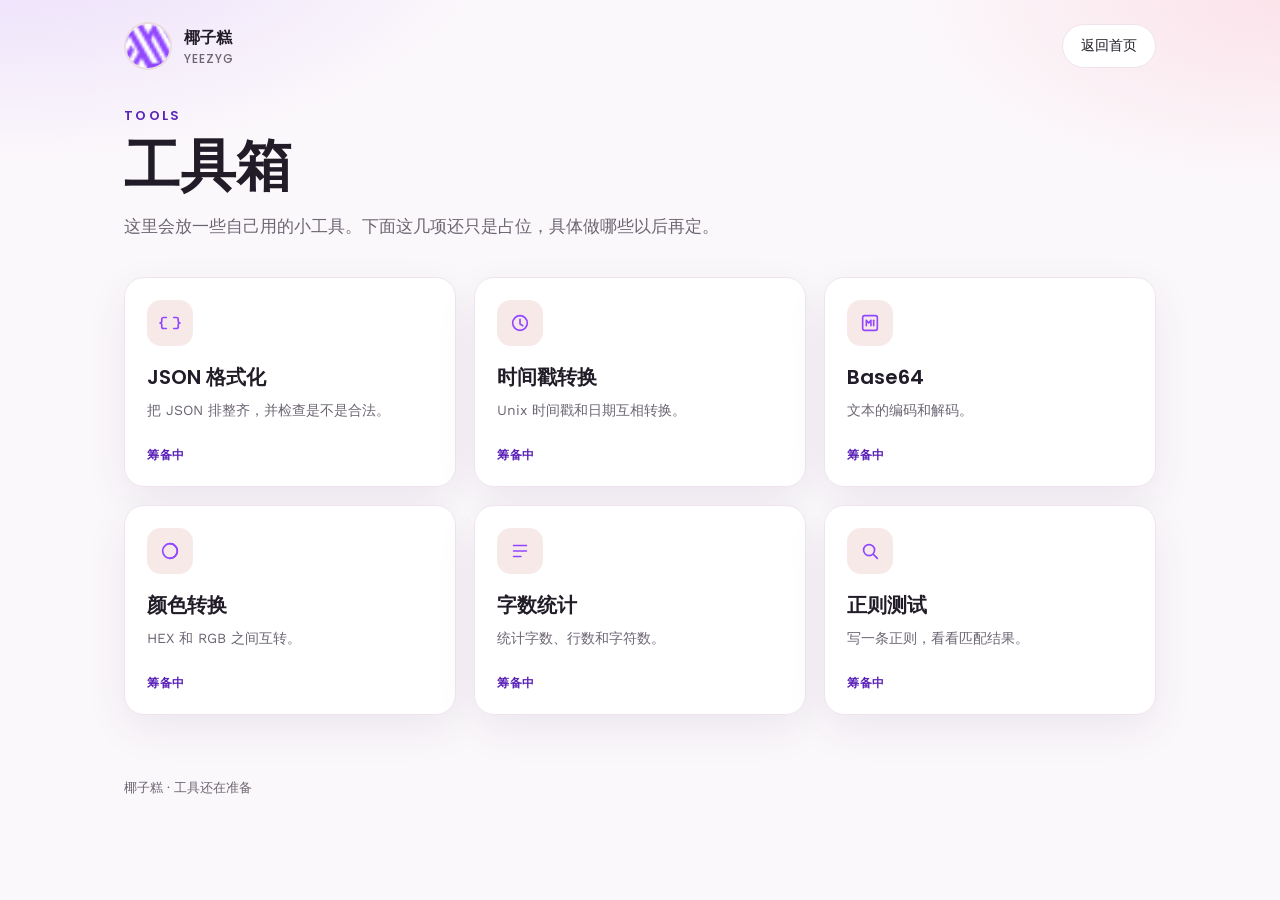
==== tools/index.html @ 62eb7b63 "添加 /tools 工具页 首页导航可以进入工具箱，里面先放六个筹备中的占位。" ====
<!DOCTYPE html>
<html lang="zh-CN">
<head>
  <meta charset="utf-8">
  <title>工具箱 · 椰子糕</title>
  <meta name="viewport" content="width=device-width, initial-scale=1">
  <meta name="description" content="椰子糕的工具箱。这些小工具还在准备，先放在这里。">
  <link rel="shortcut icon" href="../images/favicon.png" type="image/x-icon">
  <link rel="icon" href="../images/favicon.png" type="image/x-icon">
  <link rel="preconnect" href="https://fonts.googleapis.com">
  <link rel="preconnect" href="https://fonts.gstatic.com" crossorigin>
  <link href="https://fonts.googleapis.com/css?family=Poppins:600,700|Work+Sans:400,500,600&display=swap" rel="stylesheet">
  <link href="tools.css" rel="stylesheet">
</head>
<body>
  <a class="skip-link" href="#tools">跳到工具列表</a>

  <header class="site-header">
    <a class="brand" href="../index.html">
      <img src="../images/logo.png" alt="">
      <span>椰子糕<small>YEEZYG</small></span>
    </a>
    <a class="back-link" href="../index.html">返回首页</a>
  </header>

  <main class="page">
    <p class="eyebrow">TOOLS</p>
    <h1>工具箱</h1>
    <p class="lede">这里会放一些自己用的小工具。下面这几项还只是占位，具体做哪些以后再定。</p>

    <ul class="tool-grid" id="tools">
      <li>
        <button class="tool-card" type="button" data-tool="JSON 格式化">
          <span class="tool-icon" aria-hidden="true">
            <svg width="22" height="22" viewBox="0 0 24 24" fill="none" stroke="currentColor" stroke-width="1.8" stroke-linecap="round" stroke-linejoin="round"><path d="M8 6H5a2 2 0 0 0-2 2v2a2 2 0 0 1-2 2 2 2 0 0 1 2 2v2a2 2 0 0 0 2 2h3"/><path d="M16 6h3a2 2 0 0 1 2 2v2a2 2 0 0 0 2 2 2 2 0 0 0-2 2v2a2 2 0 0 1-2 2h-3"/></svg>
          </span>
          <h2>JSON 格式化</h2>
          <p>把 JSON 排整齐，并检查是不是合法。</p>
          <span class="badge">筹备中</span>
        </button>
      </li>
      <li>
        <button class="tool-card" type="button" data-tool="时间戳转换">
          <span class="tool-icon" aria-hidden="true">
            <svg width="22" height="22" viewBox="0 0 24 24" fill="none" stroke="currentColor" stroke-width="1.8" stroke-linecap="round" stroke-linejoin="round"><circle cx="12" cy="12" r="8"/><path d="M12 8v5l3 2"/></svg>
          </span>
          <h2>时间戳转换</h2>
          <p>Unix 时间戳和日期互相转换。</p>
          <span class="badge">筹备中</span>
        </button>
      </li>
      <li>
        <button class="tool-card" type="button" data-tool="Base64">
          <span class="tool-icon" aria-hidden="true">
            <svg width="22" height="22" viewBox="0 0 24 24" fill="none" stroke="currentColor" stroke-width="1.8" stroke-linecap="round" stroke-linejoin="round"><rect x="4" y="4" width="16" height="16" rx="2"/><path d="M8 15V9l2.5 3L13 9v6"/><path d="M16 9v6"/></svg>
          </span>
          <h2>Base64</h2>
          <p>文本的编码和解码。</p>
          <span class="badge">筹备中</span>
        </button>
      </li>
      <li>
        <button class="tool-card" type="button" data-tool="颜色转换">
          <span class="tool-icon" aria-hidden="true">
            <svg width="22" height="22" viewBox="0 0 24 24" fill="none" stroke="currentColor" stroke-width="1.8" stroke-linecap="round" stroke-linejoin="round"><circle cx="12" cy="12" r="8"/><path d="M12 4a8 8 0 0 1 0 16"/></svg>
          </span>
          <h2>颜色转换</h2>
          <p>HEX 和 RGB 之间互转。</p>
          <span class="badge">筹备中</span>
        </button>
      </li>
      <li>
        <button class="tool-card" type="button" data-tool="字数统计">
          <span class="tool-icon" aria-hidden="true">
            <svg width="22" height="22" viewBox="0 0 24 24" fill="none" stroke="currentColor" stroke-width="1.8" stroke-linecap="round" stroke-linejoin="round"><path d="M5 6h14"/><path d="M5 12h14"/><path d="M5 18h8"/></svg>
          </span>
          <h2>字数统计</h2>
          <p>统计字数、行数和字符数。</p>
          <span class="badge">筹备中</span>
        </button>
      </li>
      <li>
        <button class="tool-card" type="button" data-tool="正则测试">
          <span class="tool-icon" aria-hidden="true">
            <svg width="22" height="22" viewBox="0 0 24 24" fill="none" stroke="currentColor" stroke-width="1.8" stroke-linecap="round" stroke-linejoin="round"><circle cx="11" cy="11" r="6"/><path d="M16 16l4 4"/></svg>
          </span>
          <h2>正则测试</h2>
          <p>写一条正则，看看匹配结果。</p>
          <span class="badge">筹备中</span>
        </button>
      </li>
    </ul>
  </main>

  <footer class="site-footer">椰子糕 · 工具还在准备</footer>

  <div class="dialog" id="soon-dialog" hidden>
    <div class="dialog-backdrop" data-close></div>
    <div class="dialog-panel" role="dialog" aria-modal="true" aria-labelledby="soon-title">
      <p class="dialog-kicker">筹备中</p>
      <h2 id="soon-title">这个工具还在准备</h2>
      <p id="soon-text">路径已经留好，之后会换成真正能用的版本。</p>
      <button class="dialog-close" type="button" data-close>知道了</button>
    </div>
  </div>

  <script>
    (function () {
      var dialog = document.getElementById("soon-dialog");
      var title = document.getElementById("soon-title");
      var text = document.getElementById("soon-text");
      var closeButton = dialog.querySelector(".dialog-close");
      var lastFocus = null;

      function openDialog(name) {
        lastFocus = document.activeElement;
        title.textContent = name;
        text.textContent = "「" + name + "」还在准备。这个位置先留着，之后再换成能用的工具。";
        dialog.hidden = false;
        closeButton.focus();
      }

      function closeDialog() {
        dialog.hidden = true;
        if (lastFocus && lastFocus.focus) {
          lastFocus.focus();
        }
      }

      document.getElementById("tools").addEventListener("click", function (event) {
        var card = event.target.closest(".tool-card");
        if (!card) {
          return;
        }
        openDialog(card.getAttribute("data-tool"));
      });

      dialog.addEventListener("click", function (event) {
        if (event.target.hasAttribute("data-close")) {
          closeDialog();
        }
      });

      document.addEventListener("keydown", function (event) {
        if (event.key === "Escape" && !dialog.hidden) {
          closeDialog();
        }
      });
    })();
  </script>
</body>
</html>
---- tools/tools.css ----
:root {
  --ink: #211c27;
  --muted: #6d6573;
  --purple: #9147ff;
  --purple-ink: #5b22b8;
  --blush: #f8e9e9;
  --pink: #fc6183;
  --paper: #ffffff;
  --line: #efe4ee;
  --shadow: 0 14px 40px rgba(70, 24, 90, 0.08);
}

* {
  box-sizing: border-box;
}

html {
  scroll-behavior: smooth;
}

body {
  margin: 0;
  min-height: 100vh;
  color: var(--ink);
  font-family: "Work Sans", "PingFang SC", "Hiragino Sans GB", "Noto Sans SC", sans-serif;
  background:
    radial-gradient(820px 380px at 0% -8%, rgba(145, 71, 255, 0.16), transparent 62%),
    radial-gradient(640px 320px at 100% 0%, rgba(252, 97, 131, 0.14), transparent 58%),
    #fbf8fb;
}

body::before,
body::after {
  content: "";
  position: fixed;
  width: 180px;
  height: 180px;
  background-repeat: no-repeat;
  background-size: contain;
  pointer-events: none;
  z-index: 0;
  opacity: 0.55;
}

body::before {
  top: 88px;
  left: -36px;
  background-image: url("../images/icons/shape/icon-1.png");
}

body::after {
  right: -28px;
  bottom: 40px;
  background-image: url("../images/icons/shape/icon-7.png");
}

a {
  color: var(--purple);
}

.skip-link {
  position: absolute;
  left: 16px;
  top: -40px;
  z-index: 20;
  padding: 8px 12px;
  background: var(--ink);
  color: #fff;
  border-radius: 8px;
}

.skip-link:focus {
  top: 12px;
}

.site-header,
.page,
.site-footer {
  position: relative;
  z-index: 1;
}

.site-header {
  display: flex;
  align-items: center;
  justify-content: space-between;
  gap: 16px;
  max-width: 1080px;
  margin: 0 auto;
  padding: 22px 24px 8px;
}

.brand {
  display: flex;
  align-items: center;
  gap: 12px;
  color: var(--ink);
  text-decoration: none;
  font-family: "Poppins", "PingFang SC", sans-serif;
  font-weight: 600;
}

.brand img {
  width: 48px;
  height: 48px;
  border-radius: 50%;
  border: 2px solid #ebdddd;
  object-fit: cover;
  background: #fff;
}

.brand small {
  display: block;
  font-weight: 500;
  font-size: 12px;
  letter-spacing: 0.08em;
  color: var(--muted);
}

.back-link {
  display: inline-flex;
  align-items: center;
  min-height: 44px;
  padding: 0 18px;
  border-radius: 999px;
  background: #fff;
  color: var(--ink);
  text-decoration: none;
  border: 1px solid var(--line);
  font-size: 14px;
  font-weight: 500;
}

.back-link:hover {
  background: var(--purple);
  border-color: var(--purple);
  color: #fff;
}

.back-link:focus-visible,
.tool-card:focus-visible,
.dialog-close:focus-visible {
  outline: 3px solid var(--purple);
  outline-offset: 3px;
}

.page {
  max-width: 1080px;
  margin: 0 auto;
  padding: 28px 24px 64px;
}

.eyebrow {
  margin: 0 0 8px;
  color: var(--purple-ink);
  font-family: "Poppins", sans-serif;
  font-size: 13px;
  font-weight: 600;
  letter-spacing: 0.18em;
}

h1 {
  margin: 0;
  font-family: "Poppins", "PingFang SC", sans-serif;
  font-size: clamp(36px, 5vw, 56px);
  line-height: 1.15;
  font-weight: 700;
}

.lede {
  max-width: 38em;
  margin: 14px 0 0;
  color: var(--muted);
  font-size: 17px;
  line-height: 1.7;
}

.tool-grid {
  display: grid;
  grid-template-columns: repeat(3, minmax(0, 1fr));
  gap: 18px;
  margin: 36px 0 0;
  padding: 0;
  list-style: none;
}

.tool-card {
  display: flex;
  flex-direction: column;
  align-items: flex-start;
  width: 100%;
  min-height: 210px;
  padding: 22px;
  text-align: left;
  color: inherit;
  font: inherit;
  background: var(--paper);
  border: 1px solid var(--line);
  border-radius: 20px;
  box-shadow: var(--shadow);
  cursor: pointer;
}

.tool-card:hover {
  transform: translateY(-3px);
  border-color: #e4d2f5;
  box-shadow: 0 18px 40px rgba(145, 71, 255, 0.14);
}

.tool-icon {
  display: grid;
  place-items: center;
  width: 46px;
  height: 46px;
  margin-bottom: 18px;
  border-radius: 14px;
  background: var(--blush);
  color: var(--purple);
}

.tool-card h2 {
  margin: 0;
  font-family: "Poppins", "PingFang SC", sans-serif;
  font-size: 20px;
  line-height: 1.35;
  font-weight: 600;
}

.tool-card p {
  margin: 8px 0 0;
  color: var(--muted);
  font-size: 14px;
  line-height: 1.65;
}

.badge {
  margin-top: auto;
  padding-top: 18px;
  color: var(--purple-ink);
  font-size: 12px;
  font-weight: 600;
  letter-spacing: 0.06em;
}

.site-footer {
  max-width: 1080px;
  margin: 0 auto;
  padding: 0 24px 36px;
  color: var(--muted);
  font-size: 13px;
}

.dialog[hidden] {
  display: none;
}

.dialog {
  position: fixed;
  inset: 0;
  z-index: 30;
  display: grid;
  place-items: center;
  padding: 24px;
}

.dialog-backdrop {
  position: absolute;
  inset: 0;
  background: rgba(33, 28, 39, 0.45);
}

.dialog-panel {
  position: relative;
  width: min(440px, 100%);
  padding: 28px 24px 22px;
  background: #fff;
  border-radius: 20px;
  box-shadow: 0 24px 70px rgba(33, 28, 39, 0.22);
}

.dialog-kicker {
  margin: 0;
  color: var(--pink);
  font-size: 12px;
  font-weight: 700;
  letter-spacing: 0.14em;
}

.dialog-panel h2 {
  margin: 8px 0 0;
  font-family: "Poppins", "PingFang SC", sans-serif;
  font-size: 26px;
}

.dialog-panel p {
  margin: 10px 0 0;
  color: var(--muted);
  line-height: 1.7;
}

.dialog-close {
  margin-top: 22px;
  min-height: 44px;
  padding: 0 22px;
  border: 0;
  border-radius: 999px;
  background: var(--purple);
  color: #fff;
  font: inherit;
  font-weight: 600;
  cursor: pointer;
}

.dialog-close:hover {
  background: #222;
}

@media (max-width: 860px) {
  .tool-grid {
    grid-template-columns: repeat(2, minmax(0, 1fr));
  }
}

@media (max-width: 640px) {
  .site-header {
    align-items: flex-start;
    padding-top: 18px;
  }

  .tool-grid {
    grid-template-columns: 1fr;
  }

  body::before,
  body::after {
    opacity: 0.28;
  }
}
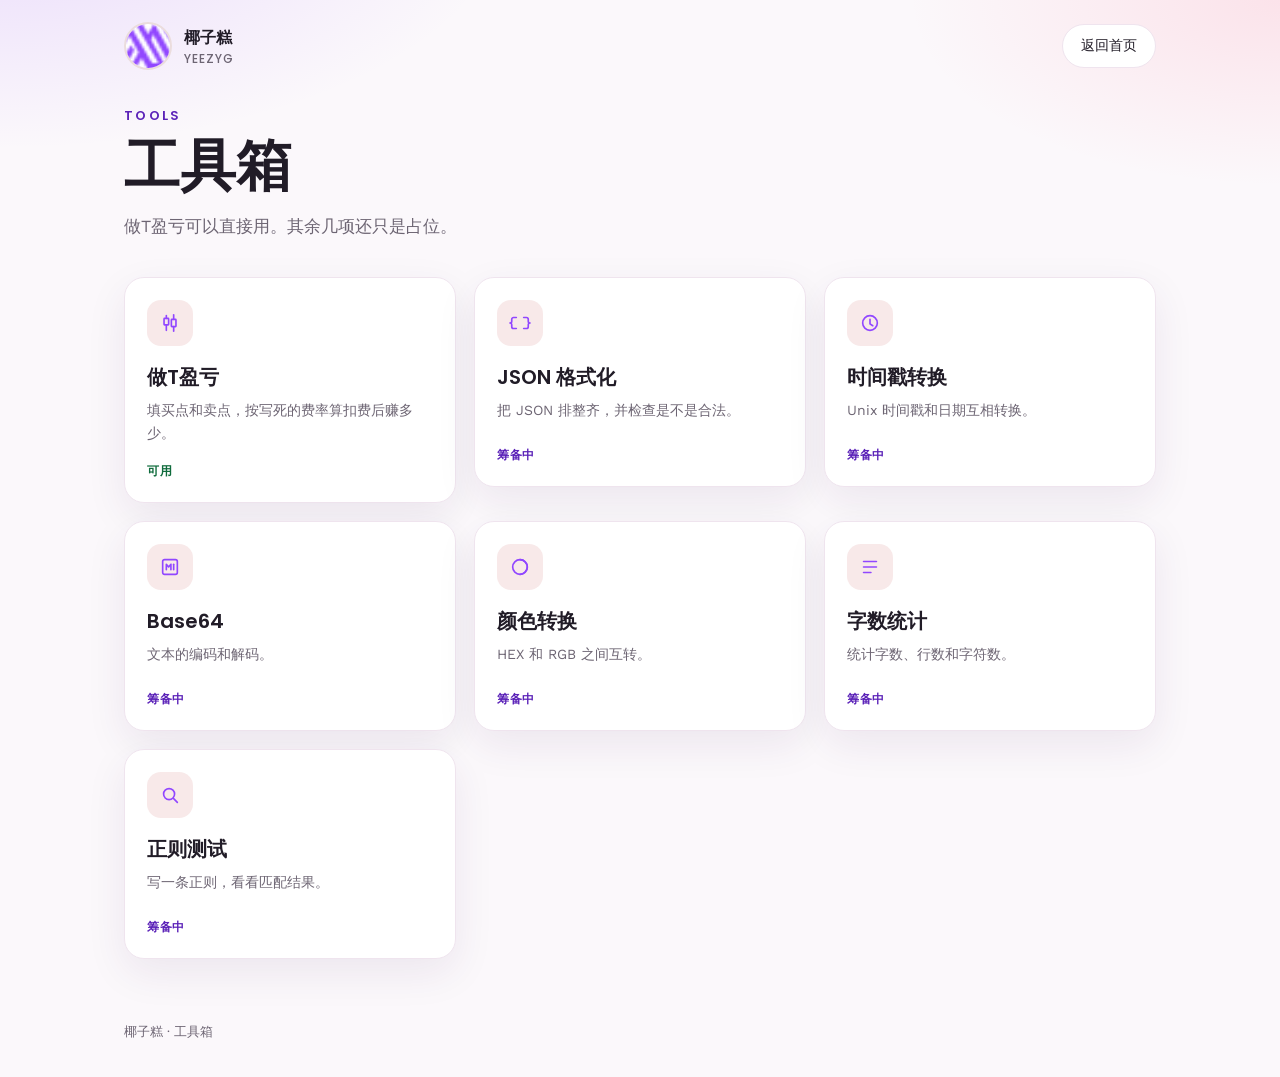
==== commit f0f10415: "在工具箱加上做T盈亏计算器" ====
--- a/tools/index.html
+++ b/tools/index.html
@@ -4,7 +4,7 @@
   <meta charset="utf-8">
   <title>工具箱 · 椰子糕</title>
   <meta name="viewport" content="width=device-width, initial-scale=1">
-  <meta name="description" content="椰子糕的工具箱。这些小工具还在准备，先放在这里。">
+  <meta name="description" content="椰子糕的工具箱。做T盈亏可以直接用，其余小工具还在准备。">
   <link rel="shortcut icon" href="../images/favicon.png" type="image/x-icon">
   <link rel="icon" href="../images/favicon.png" type="image/x-icon">
   <link rel="preconnect" href="https://fonts.googleapis.com">
@@ -26,9 +26,19 @@
   <main class="page">
     <p class="eyebrow">TOOLS</p>
     <h1>工具箱</h1>
-    <p class="lede">这里会放一些自己用的小工具。下面这几项还只是占位，具体做哪些以后再定。</p>
+    <p class="lede">做T盈亏可以直接用。其余几项还只是占位。</p>
 
     <ul class="tool-grid" id="tools">
+      <li>
+        <a class="tool-card" href="t-trade.html">
+          <span class="tool-icon" aria-hidden="true">
+            <svg width="22" height="22" viewBox="0 0 24 24" fill="none" stroke="currentColor" stroke-width="1.8" stroke-linecap="round" stroke-linejoin="round"><path d="M8 4v3"/><path d="M8 14v6"/><rect x="5.5" y="7" width="5" height="7" rx="0.6"/><path d="M16 3v5"/><path d="M16 16v5"/><rect x="13.5" y="8" width="5" height="8" rx="0.6"/></svg>
+          </span>
+          <h2>做T盈亏</h2>
+          <p>填买点和卖点，按写死的费率算扣费后赚多少。</p>
+          <span class="badge badge-live">可用</span>
+        </a>
+      </li>
       <li>
         <button class="tool-card" type="button" data-tool="JSON 格式化">
           <span class="tool-icon" aria-hidden="true">
@@ -92,7 +102,7 @@
     </ul>
   </main>
 
-  <footer class="site-footer">椰子糕 · 工具还在准备</footer>
+  <footer class="site-footer">椰子糕 · 工具箱</footer>
 
   <div class="dialog" id="soon-dialog" hidden>
     <div class="dialog-backdrop" data-close></div>
@@ -129,7 +139,7 @@
 
       document.getElementById("tools").addEventListener("click", function (event) {
         var card = event.target.closest(".tool-card");
-        if (!card) {
+        if (!card || card.tagName === "A") {
           return;
         }
         openDialog(card.getAttribute("data-tool"));
--- a/tools/tools.css
+++ b/tools/tools.css
@@ -58,6 +58,10 @@
   color: var(--purple);
 }
 
+a.tool-card {
+  text-decoration: none;
+}
+
 .skip-link {
   position: absolute;
   left: 16px;
@@ -71,6 +75,18 @@
 
 .skip-link:focus {
   top: 12px;
+}
+
+.sr-only {
+  position: absolute;
+  width: 1px;
+  height: 1px;
+  padding: 0;
+  margin: -1px;
+  overflow: hidden;
+  clip: rect(0, 0, 0, 0);
+  white-space: nowrap;
+  border: 0;
 }
 
 .site-header,
@@ -242,6 +258,10 @@
   letter-spacing: 0.06em;
 }
 
+.badge-live {
+  color: #0f6b3c;
+}
+
 .site-footer {
   max-width: 1080px;
   margin: 0 auto;
@@ -324,6 +344,7 @@
 @media (max-width: 640px) {
   .site-header {
     align-items: flex-start;
+    flex-wrap: wrap;
     padding-top: 18px;
   }
 
@@ -336,3 +357,380 @@
     opacity: 0.28;
   }
 }
+
+.calc-layout {
+  display: grid;
+  grid-template-columns: minmax(0, 1.15fr) minmax(280px, 0.85fr);
+  gap: 18px;
+  align-items: start;
+  margin-top: 28px;
+  min-width: 0;
+}
+
+.panel {
+  min-width: 0;
+  max-width: 100%;
+  padding: 22px;
+  background: var(--paper);
+  border: 1px solid var(--line);
+  border-radius: 20px;
+  box-shadow: var(--shadow);
+}
+
+.kinds {
+  display: grid;
+  grid-template-columns: repeat(4, minmax(0, 1fr));
+  gap: 8px;
+}
+
+.kind {
+  min-width: 0;
+  min-height: 44px;
+  padding: 0 8px;
+  border: 1px solid var(--line);
+  border-radius: 999px;
+  background: #fff;
+  color: var(--ink);
+  font: inherit;
+  font-size: 14px;
+  font-weight: 600;
+  cursor: pointer;
+}
+
+.kind:hover {
+  border-color: #e4d2f5;
+}
+
+.kind[aria-checked="true"] {
+  background: var(--purple);
+  border-color: var(--purple);
+  color: #fff;
+}
+
+.kind:focus-visible,
+.btn-ghost:focus-visible,
+.control input:focus-visible,
+.rates summary:focus-visible {
+  outline: 3px solid var(--purple);
+  outline-offset: 3px;
+}
+
+.rate-note {
+  margin: 14px 0 0;
+  color: var(--muted);
+  font-size: 14px;
+  line-height: 1.65;
+}
+
+.fields {
+  display: grid;
+  gap: 14px;
+  margin: 18px 0 0;
+  padding: 0;
+  border: 0;
+  min-inline-size: 0;
+}
+
+.fields[hidden],
+.field[hidden],
+.caption[hidden],
+.result-sub[hidden],
+.result-unit[hidden] {
+  display: none;
+}
+
+.section-label {
+  margin: 0;
+  padding: 0;
+  color: var(--purple-ink);
+  font-family: "Poppins", "PingFang SC", sans-serif;
+  font-size: 12px;
+  font-weight: 600;
+  letter-spacing: 0.14em;
+}
+
+.field-grid {
+  display: grid;
+  grid-template-columns: 1fr 1fr;
+  gap: 12px;
+}
+
+.field label {
+  display: block;
+  margin-bottom: 6px;
+  font-size: 14px;
+  font-weight: 600;
+}
+
+.control {
+  display: flex;
+  align-items: center;
+  min-height: 48px;
+  padding: 0 14px;
+  background: #fff;
+  border: 1px solid var(--line);
+  border-radius: 14px;
+}
+
+.control:focus-within {
+  border-color: var(--purple);
+  box-shadow: 0 0 0 4px rgba(145, 71, 255, 0.12);
+}
+
+.control input {
+  width: 100%;
+  min-width: 0;
+  padding: 0;
+  border: 0;
+  background: transparent;
+  color: var(--ink);
+  font: inherit;
+  font-size: 16px;
+  font-variant-numeric: tabular-nums;
+}
+
+.control input:focus {
+  outline: none;
+}
+
+.suffix {
+  flex: none;
+  margin-left: 8px;
+  color: var(--muted);
+  font-size: 13px;
+}
+
+.hint {
+  margin: 6px 0 0;
+  color: var(--muted);
+  font-size: 13px;
+  line-height: 1.55;
+}
+
+.actions {
+  display: flex;
+  flex-wrap: wrap;
+  gap: 8px;
+  margin-top: 16px;
+}
+
+.btn-ghost {
+  min-height: 44px;
+  padding: 0 16px;
+  border: 1px solid var(--line);
+  border-radius: 999px;
+  background: #fff;
+  color: var(--ink);
+  font: inherit;
+  font-size: 14px;
+  font-weight: 600;
+  cursor: pointer;
+}
+
+.btn-ghost:hover {
+  border-color: var(--purple);
+  color: var(--purple-ink);
+}
+
+.rates {
+  margin-top: 18px;
+  color: var(--muted);
+  font-size: 13px;
+  line-height: 1.6;
+}
+
+.rates summary {
+  min-height: 44px;
+  display: flex;
+  align-items: center;
+  width: fit-content;
+  color: var(--purple-ink);
+  font-weight: 600;
+  cursor: pointer;
+}
+
+.rate-table {
+  width: 100%;
+  margin-top: 8px;
+  border-collapse: collapse;
+  color: var(--ink);
+}
+
+.rate-table th,
+.rate-table td {
+  padding: 8px 8px 8px 0;
+  border-bottom: 1px solid var(--line);
+  text-align: left;
+  vertical-align: top;
+  font-weight: 500;
+}
+
+.rate-table th {
+  color: var(--muted);
+  font-size: 12px;
+  font-weight: 600;
+}
+
+.fine {
+  margin: 10px 0 0;
+}
+
+.result-card {
+  position: sticky;
+  top: 16px;
+}
+
+.result-kicker {
+  margin: 0;
+  color: var(--purple-ink);
+  font-family: "Poppins", "PingFang SC", sans-serif;
+  font-size: 12px;
+  font-weight: 600;
+  letter-spacing: 0.14em;
+}
+
+.result-value {
+  margin: 8px 0 0;
+  color: var(--ink);
+  font-family: "Poppins", "PingFang SC", sans-serif;
+  font-size: clamp(40px, 6vw, 64px);
+  font-weight: 700;
+  letter-spacing: -0.03em;
+  line-height: 1.05;
+  font-variant-numeric: tabular-nums;
+  overflow-wrap: anywhere;
+}
+
+.result-value[hidden] {
+  display: none;
+}
+
+.result-unit {
+  margin: 4px 0 0;
+  color: var(--muted);
+  font-size: 14px;
+}
+
+.result-judge {
+  display: inline-flex;
+  align-items: center;
+  max-width: 100%;
+  min-height: 32px;
+  margin: 12px 0 0;
+  padding: 6px 12px;
+  border-radius: 999px;
+  background: var(--blush);
+  color: var(--ink);
+  font-size: 14px;
+  font-weight: 600;
+}
+
+.result-sub,
+.caption {
+  margin: 12px 0 0;
+  color: var(--muted);
+  font-size: 14px;
+  line-height: 1.65;
+}
+
+.result-card[data-tone="profit"] .result-value,
+.result-card[data-tone="profit"] .result-judge {
+  color: #0f6b3c;
+}
+
+.result-card[data-tone="profit"] .result-judge {
+  background: #e7f6ee;
+}
+
+.result-card[data-tone="loss"] .result-value,
+.result-card[data-tone="loss"] .result-judge {
+  color: #9d2348;
+}
+
+.result-card[data-tone="loss"] .result-judge {
+  background: #fdecef;
+}
+
+.result-card[data-tone="muted"] .result-value {
+  color: var(--muted);
+}
+
+.breakdown {
+  display: grid;
+  gap: 0;
+  margin: 16px 0 0;
+}
+
+.breakdown div {
+  display: flex;
+  justify-content: space-between;
+  gap: 16px;
+  min-width: 0;
+  padding: 9px 0;
+  border-top: 1px solid var(--line);
+}
+
+.breakdown dt {
+  color: var(--muted);
+  font-weight: 500;
+}
+
+.breakdown dd {
+  margin: 0;
+  font-variant-numeric: tabular-nums;
+  font-weight: 600;
+  text-align: right;
+}
+
+.breakdown .is-strong dt,
+.breakdown .is-strong dd {
+  color: var(--ink);
+}
+
+.notes {
+  margin: 12px 0 0;
+  padding: 0;
+  list-style: none;
+}
+
+.notes li {
+  margin-top: 8px;
+  color: var(--muted);
+  font-size: 13px;
+  line-height: 1.6;
+}
+
+.notes li::before {
+  content: "";
+  display: inline-block;
+  width: 6px;
+  height: 6px;
+  margin-right: 8px;
+  border-radius: 50%;
+  background: var(--pink);
+  transform: translateY(-1px);
+}
+
+@media (max-width: 860px) {
+  .calc-layout {
+    grid-template-columns: 1fr;
+  }
+
+  .result-card {
+    position: static;
+  }
+}
+
+@media (max-width: 640px) {
+  .field-grid {
+    grid-template-columns: 1fr;
+  }
+
+  .kinds {
+    grid-template-columns: 1fr 1fr;
+  }
+
+  .panel {
+    padding: 18px;
+  }
+}
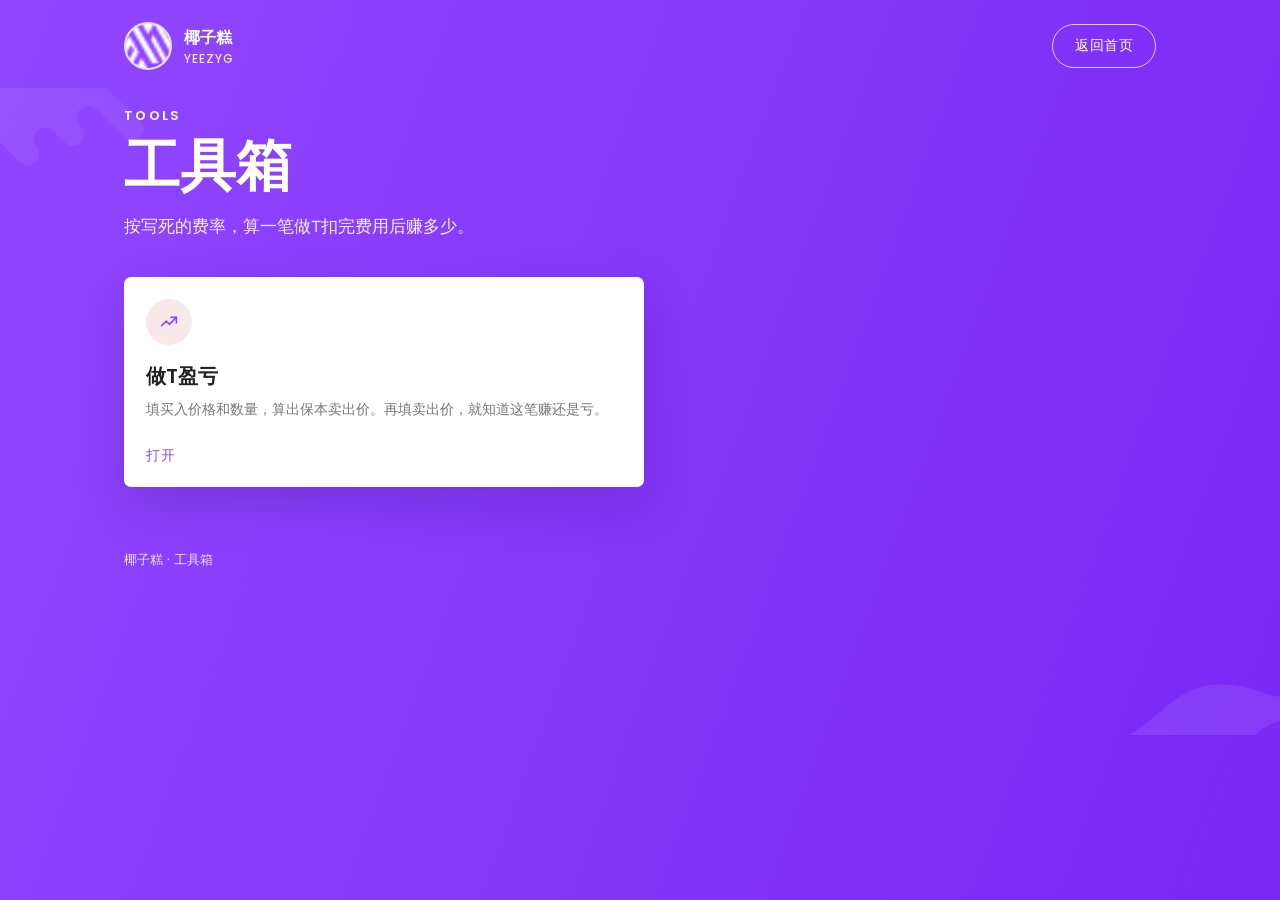
==== commit a613a6d3: "工具箱只保留做T盈亏，样式对齐首页" ====
--- a/tools/index.html
+++ b/tools/index.html
@@ -4,16 +4,16 @@
   <meta charset="utf-8">
   <title>工具箱 · 椰子糕</title>
   <meta name="viewport" content="width=device-width, initial-scale=1">
-  <meta name="description" content="椰子糕的工具箱。做T盈亏可以直接用，其余小工具还在准备。">
+  <meta name="description" content="椰子糕的工具箱。做T盈亏计算器。">
   <link rel="shortcut icon" href="../images/favicon.png" type="image/x-icon">
   <link rel="icon" href="../images/favicon.png" type="image/x-icon">
   <link rel="preconnect" href="https://fonts.googleapis.com">
   <link rel="preconnect" href="https://fonts.gstatic.com" crossorigin>
-  <link href="https://fonts.googleapis.com/css?family=Poppins:600,700|Work+Sans:400,500,600&display=swap" rel="stylesheet">
+  <link href="https://fonts.googleapis.com/css?family=Poppins:500,600,700|Work+Sans:400,500,600&display=swap" rel="stylesheet">
   <link href="tools.css" rel="stylesheet">
 </head>
 <body>
-  <a class="skip-link" href="#tools">跳到工具列表</a>
+  <a class="skip-link" href="#tools">跳到工具</a>
 
   <header class="site-header">
     <a class="brand" href="../index.html">
@@ -26,137 +26,22 @@
   <main class="page">
     <p class="eyebrow">TOOLS</p>
     <h1>工具箱</h1>
-    <p class="lede">做T盈亏可以直接用。其余几项还只是占位。</p>
+    <p class="lede">按写死的费率，算一笔做T扣完费用后赚多少。</p>
 
     <ul class="tool-grid" id="tools">
       <li>
         <a class="tool-card" href="t-trade.html">
           <span class="tool-icon" aria-hidden="true">
-            <svg width="22" height="22" viewBox="0 0 24 24" fill="none" stroke="currentColor" stroke-width="1.8" stroke-linecap="round" stroke-linejoin="round"><path d="M8 4v3"/><path d="M8 14v6"/><rect x="5.5" y="7" width="5" height="7" rx="0.6"/><path d="M16 3v5"/><path d="M16 16v5"/><rect x="13.5" y="8" width="5" height="8" rx="0.6"/></svg>
+            <svg width="22" height="22" viewBox="0 0 24 24" fill="none" stroke="currentColor" stroke-width="1.8" stroke-linecap="round" stroke-linejoin="round"><path d="M4 16l5-5 3.5 3.5L20 7"/><path d="M14 7h6v6"/></svg>
           </span>
           <h2>做T盈亏</h2>
-          <p>填买点和卖点，按写死的费率算扣费后赚多少。</p>
-          <span class="badge badge-live">可用</span>
+          <p>填买入价格和数量，算出保本卖出价。再填卖出价，就知道这笔赚还是亏。</p>
+          <span class="badge">打开</span>
         </a>
-      </li>
-      <li>
-        <button class="tool-card" type="button" data-tool="JSON 格式化">
-          <span class="tool-icon" aria-hidden="true">
-            <svg width="22" height="22" viewBox="0 0 24 24" fill="none" stroke="currentColor" stroke-width="1.8" stroke-linecap="round" stroke-linejoin="round"><path d="M8 6H5a2 2 0 0 0-2 2v2a2 2 0 0 1-2 2 2 2 0 0 1 2 2v2a2 2 0 0 0 2 2h3"/><path d="M16 6h3a2 2 0 0 1 2 2v2a2 2 0 0 0 2 2 2 2 0 0 0-2 2v2a2 2 0 0 1-2 2h-3"/></svg>
-          </span>
-          <h2>JSON 格式化</h2>
-          <p>把 JSON 排整齐，并检查是不是合法。</p>
-          <span class="badge">筹备中</span>
-        </button>
-      </li>
-      <li>
-        <button class="tool-card" type="button" data-tool="时间戳转换">
-          <span class="tool-icon" aria-hidden="true">
-            <svg width="22" height="22" viewBox="0 0 24 24" fill="none" stroke="currentColor" stroke-width="1.8" stroke-linecap="round" stroke-linejoin="round"><circle cx="12" cy="12" r="8"/><path d="M12 8v5l3 2"/></svg>
-          </span>
-          <h2>时间戳转换</h2>
-          <p>Unix 时间戳和日期互相转换。</p>
-          <span class="badge">筹备中</span>
-        </button>
-      </li>
-      <li>
-        <button class="tool-card" type="button" data-tool="Base64">
-          <span class="tool-icon" aria-hidden="true">
-            <svg width="22" height="22" viewBox="0 0 24 24" fill="none" stroke="currentColor" stroke-width="1.8" stroke-linecap="round" stroke-linejoin="round"><rect x="4" y="4" width="16" height="16" rx="2"/><path d="M8 15V9l2.5 3L13 9v6"/><path d="M16 9v6"/></svg>
-          </span>
-          <h2>Base64</h2>
-          <p>文本的编码和解码。</p>
-          <span class="badge">筹备中</span>
-        </button>
-      </li>
-      <li>
-        <button class="tool-card" type="button" data-tool="颜色转换">
-          <span class="tool-icon" aria-hidden="true">
-            <svg width="22" height="22" viewBox="0 0 24 24" fill="none" stroke="currentColor" stroke-width="1.8" stroke-linecap="round" stroke-linejoin="round"><circle cx="12" cy="12" r="8"/><path d="M12 4a8 8 0 0 1 0 16"/></svg>
-          </span>
-          <h2>颜色转换</h2>
-          <p>HEX 和 RGB 之间互转。</p>
-          <span class="badge">筹备中</span>
-        </button>
-      </li>
-      <li>
-        <button class="tool-card" type="button" data-tool="字数统计">
-          <span class="tool-icon" aria-hidden="true">
-            <svg width="22" height="22" viewBox="0 0 24 24" fill="none" stroke="currentColor" stroke-width="1.8" stroke-linecap="round" stroke-linejoin="round"><path d="M5 6h14"/><path d="M5 12h14"/><path d="M5 18h8"/></svg>
-          </span>
-          <h2>字数统计</h2>
-          <p>统计字数、行数和字符数。</p>
-          <span class="badge">筹备中</span>
-        </button>
-      </li>
-      <li>
-        <button class="tool-card" type="button" data-tool="正则测试">
-          <span class="tool-icon" aria-hidden="true">
-            <svg width="22" height="22" viewBox="0 0 24 24" fill="none" stroke="currentColor" stroke-width="1.8" stroke-linecap="round" stroke-linejoin="round"><circle cx="11" cy="11" r="6"/><path d="M16 16l4 4"/></svg>
-          </span>
-          <h2>正则测试</h2>
-          <p>写一条正则，看看匹配结果。</p>
-          <span class="badge">筹备中</span>
-        </button>
       </li>
     </ul>
   </main>
 
   <footer class="site-footer">椰子糕 · 工具箱</footer>
-
-  <div class="dialog" id="soon-dialog" hidden>
-    <div class="dialog-backdrop" data-close></div>
-    <div class="dialog-panel" role="dialog" aria-modal="true" aria-labelledby="soon-title">
-      <p class="dialog-kicker">筹备中</p>
-      <h2 id="soon-title">这个工具还在准备</h2>
-      <p id="soon-text">路径已经留好，之后会换成真正能用的版本。</p>
-      <button class="dialog-close" type="button" data-close>知道了</button>
-    </div>
-  </div>
-
-  <script>
-    (function () {
-      var dialog = document.getElementById("soon-dialog");
-      var title = document.getElementById("soon-title");
-      var text = document.getElementById("soon-text");
-      var closeButton = dialog.querySelector(".dialog-close");
-      var lastFocus = null;
-
-      function openDialog(name) {
-        lastFocus = document.activeElement;
-        title.textContent = name;
-        text.textContent = "「" + name + "」还在准备。这个位置先留着，之后再换成能用的工具。";
-        dialog.hidden = false;
-        closeButton.focus();
-      }
-
-      function closeDialog() {
-        dialog.hidden = true;
-        if (lastFocus && lastFocus.focus) {
-          lastFocus.focus();
-        }
-      }
-
-      document.getElementById("tools").addEventListener("click", function (event) {
-        var card = event.target.closest(".tool-card");
-        if (!card || card.tagName === "A") {
-          return;
-        }
-        openDialog(card.getAttribute("data-tool"));
-      });
-
-      dialog.addEventListener("click", function (event) {
-        if (event.target.hasAttribute("data-close")) {
-          closeDialog();
-        }
-      });
-
-      document.addEventListener("keydown", function (event) {
-        if (event.key === "Escape" && !dialog.hidden) {
-          closeDialog();
-        }
-      });
-    })();
-  </script>
 </body>
 </html>
--- a/tools/tools.css
+++ b/tools/tools.css
@@ -1,13 +1,15 @@
 :root {
-  --ink: #211c27;
-  --muted: #6d6573;
+  --ink: #222222;
+  --muted: #777777;
   --purple: #9147ff;
+  --purple-deep: #7927f5;
   --purple-ink: #5b22b8;
   --blush: #f8e9e9;
   --pink: #fc6183;
   --paper: #ffffff;
-  --line: #efe4ee;
-  --shadow: 0 14px 40px rgba(70, 24, 90, 0.08);
+  --line: #e5e5e5;
+  --line-strong: #d9d9d9;
+  --shadow: 0 18px 50px rgba(40, 10, 80, 0.18);
 }
 
 * {
@@ -23,10 +25,7 @@
   min-height: 100vh;
   color: var(--ink);
   font-family: "Work Sans", "PingFang SC", "Hiragino Sans GB", "Noto Sans SC", sans-serif;
-  background:
-    radial-gradient(820px 380px at 0% -8%, rgba(145, 71, 255, 0.16), transparent 62%),
-    radial-gradient(640px 320px at 100% 0%, rgba(252, 97, 131, 0.14), transparent 58%),
-    #fbf8fb;
+  background-image: linear-gradient(110deg, rgb(145, 71, 255) 0%, rgb(121, 39, 245) 100%);
 }
 
 body::before,
@@ -39,7 +38,7 @@
   background-size: contain;
   pointer-events: none;
   z-index: 0;
-  opacity: 0.55;
+  opacity: 0.9;
 }
 
 body::before {
@@ -110,7 +109,7 @@
   display: flex;
   align-items: center;
   gap: 12px;
-  color: var(--ink);
+  color: #fff;
   text-decoration: none;
   font-family: "Poppins", "PingFang SC", sans-serif;
   font-weight: 600;
@@ -130,33 +129,33 @@
   font-weight: 500;
   font-size: 12px;
   letter-spacing: 0.08em;
-  color: var(--muted);
+  color: rgba(255, 255, 255, 0.85);
 }
 
 .back-link {
   display: inline-flex;
   align-items: center;
   min-height: 44px;
-  padding: 0 18px;
-  border-radius: 999px;
+  padding: 0 22px;
+  border-radius: 40px;
+  background: transparent;
+  color: #fff;
+  text-decoration: none;
+  border: 1px solid rgba(255, 255, 255, 0.75);
+  font-size: 14px;
+  font-weight: 500;
+  letter-spacing: 0.5px;
+}
+
+.back-link:hover {
   background: #fff;
-  color: var(--ink);
-  text-decoration: none;
-  border: 1px solid var(--line);
-  font-size: 14px;
-  font-weight: 500;
-}
-
-.back-link:hover {
-  background: var(--purple);
-  border-color: var(--purple);
-  color: #fff;
+  border-color: #fff;
+  color: var(--purple);
 }
 
 .back-link:focus-visible,
-.tool-card:focus-visible,
-.dialog-close:focus-visible {
-  outline: 3px solid var(--purple);
+.tool-card:focus-visible {
+  outline: 3px solid #fff;
   outline-offset: 3px;
 }
 
@@ -168,7 +167,7 @@
 
 .eyebrow {
   margin: 0 0 8px;
-  color: var(--purple-ink);
+  color: #fff;
   font-family: "Poppins", sans-serif;
   font-size: 13px;
   font-weight: 600;
@@ -177,6 +176,7 @@
 
 h1 {
   margin: 0;
+  color: #fff;
   font-family: "Poppins", "PingFang SC", sans-serif;
   font-size: clamp(36px, 5vw, 56px);
   line-height: 1.15;
@@ -186,14 +186,14 @@
 .lede {
   max-width: 38em;
   margin: 14px 0 0;
-  color: var(--muted);
+  color: rgba(255, 255, 255, 0.92);
   font-size: 17px;
   line-height: 1.7;
 }
 
 .tool-grid {
   display: grid;
-  grid-template-columns: repeat(3, minmax(0, 1fr));
+  grid-template-columns: minmax(0, 520px);
   gap: 18px;
   margin: 36px 0 0;
   padding: 0;
@@ -211,16 +211,16 @@
   color: inherit;
   font: inherit;
   background: var(--paper);
-  border: 1px solid var(--line);
-  border-radius: 20px;
+  border: 0;
+  border-radius: 7px;
   box-shadow: var(--shadow);
   cursor: pointer;
+  transition: transform 0.3s ease, box-shadow 0.3s ease;
 }
 
 .tool-card:hover {
   transform: translateY(-3px);
-  border-color: #e4d2f5;
-  box-shadow: 0 18px 40px rgba(145, 71, 255, 0.14);
+  box-shadow: 0 22px 50px rgba(40, 10, 80, 0.28);
 }
 
 .tool-icon {
@@ -229,7 +229,7 @@
   width: 46px;
   height: 46px;
   margin-bottom: 18px;
-  border-radius: 14px;
+  border-radius: 50%;
   background: var(--blush);
   color: var(--purple);
 }
@@ -252,92 +252,23 @@
 .badge {
   margin-top: auto;
   padding-top: 18px;
-  color: var(--purple-ink);
-  font-size: 12px;
-  font-weight: 600;
-  letter-spacing: 0.06em;
-}
-
-.badge-live {
-  color: #0f6b3c;
+  color: var(--purple);
+  font-size: 14px;
+  font-weight: 500;
+  letter-spacing: 0.5px;
 }
 
 .site-footer {
   max-width: 1080px;
   margin: 0 auto;
   padding: 0 24px 36px;
-  color: var(--muted);
+  color: rgba(255, 255, 255, 0.85);
   font-size: 13px;
-}
-
-.dialog[hidden] {
-  display: none;
-}
-
-.dialog {
-  position: fixed;
-  inset: 0;
-  z-index: 30;
-  display: grid;
-  place-items: center;
-  padding: 24px;
-}
-
-.dialog-backdrop {
-  position: absolute;
-  inset: 0;
-  background: rgba(33, 28, 39, 0.45);
-}
-
-.dialog-panel {
-  position: relative;
-  width: min(440px, 100%);
-  padding: 28px 24px 22px;
-  background: #fff;
-  border-radius: 20px;
-  box-shadow: 0 24px 70px rgba(33, 28, 39, 0.22);
-}
-
-.dialog-kicker {
-  margin: 0;
-  color: var(--pink);
-  font-size: 12px;
-  font-weight: 700;
-  letter-spacing: 0.14em;
-}
-
-.dialog-panel h2 {
-  margin: 8px 0 0;
-  font-family: "Poppins", "PingFang SC", sans-serif;
-  font-size: 26px;
-}
-
-.dialog-panel p {
-  margin: 10px 0 0;
-  color: var(--muted);
-  line-height: 1.7;
-}
-
-.dialog-close {
-  margin-top: 22px;
-  min-height: 44px;
-  padding: 0 22px;
-  border: 0;
-  border-radius: 999px;
-  background: var(--purple);
-  color: #fff;
-  font: inherit;
-  font-weight: 600;
-  cursor: pointer;
-}
-
-.dialog-close:hover {
-  background: #222;
 }
 
 @media (max-width: 860px) {
   .tool-grid {
-    grid-template-columns: repeat(2, minmax(0, 1fr));
+    grid-template-columns: minmax(0, 1fr);
   }
 }
 
@@ -354,7 +285,7 @@
 
   body::before,
   body::after {
-    opacity: 0.28;
+    opacity: 0.45;
   }
 }
 
@@ -370,10 +301,10 @@
 .panel {
   min-width: 0;
   max-width: 100%;
-  padding: 22px;
+  padding: 28px 26px;
   background: var(--paper);
-  border: 1px solid var(--line);
-  border-radius: 20px;
+  border: 0;
+  border-radius: 7px;
   box-shadow: var(--shadow);
 }
 
@@ -387,20 +318,19 @@
   min-width: 0;
   min-height: 44px;
   padding: 0 8px;
-  border: 1px solid var(--line);
-  border-radius: 999px;
+  border: 1px solid var(--line-strong);
+  border-radius: 40px;
   background: #fff;
-  color: var(--ink);
+  color: #222;
   font: inherit;
   font-size: 14px;
-  font-weight: 600;
+  font-weight: 500;
+  letter-spacing: 0.5px;
   cursor: pointer;
-}
-
-.kind:hover {
-  border-color: #e4d2f5;
-}
-
+  transition: background 0.3s ease, color 0.3s ease, border-color 0.3s ease;
+}
+
+.kind:hover,
 .kind[aria-checked="true"] {
   background: var(--purple);
   border-color: var(--purple);
@@ -408,6 +338,7 @@
 }
 
 .kind:focus-visible,
+.btn-solid:focus-visible,
 .btn-ghost:focus-visible,
 .control input:focus-visible,
 .rates summary:focus-visible {
@@ -440,13 +371,13 @@
 }
 
 .section-label {
-  margin: 0;
+  margin: 4px 0 0;
   padding: 0;
-  color: var(--purple-ink);
+  color: #222;
   font-family: "Poppins", "PingFang SC", sans-serif;
-  font-size: 12px;
-  font-weight: 600;
-  letter-spacing: 0.14em;
+  font-size: 22px;
+  font-weight: 500;
+  letter-spacing: 0;
 }
 
 .field-grid {
@@ -457,24 +388,26 @@
 
 .field label {
   display: block;
-  margin-bottom: 6px;
-  font-size: 14px;
-  font-weight: 600;
+  margin-bottom: 8px;
+  color: #222;
+  font-size: 14px;
+  font-weight: 500;
 }
 
 .control {
   display: flex;
   align-items: center;
-  min-height: 48px;
-  padding: 0 14px;
+  min-height: 50px;
+  padding: 0 22px;
   background: #fff;
-  border: 1px solid var(--line);
-  border-radius: 14px;
+  border: 1px solid #e5e5e5;
+  border-radius: 25px;
+  transition: border-color 0.3s ease;
 }
 
 .control:focus-within {
-  border-color: var(--purple);
-  box-shadow: 0 0 0 4px rgba(145, 71, 255, 0.12);
+  border-color: #222;
+  box-shadow: none;
 }
 
 .control input {
@@ -483,10 +416,14 @@
   padding: 0;
   border: 0;
   background: transparent;
-  color: var(--ink);
+  color: #222;
   font: inherit;
   font-size: 16px;
   font-variant-numeric: tabular-nums;
+}
+
+.control input::placeholder {
+  color: #888888;
 }
 
 .control input:focus {
@@ -514,22 +451,40 @@
   margin-top: 16px;
 }
 
+.btn-solid,
 .btn-ghost {
-  min-height: 44px;
-  padding: 0 16px;
-  border: 1px solid var(--line);
-  border-radius: 999px;
-  background: #fff;
-  color: var(--ink);
+  min-height: 48px;
+  padding: 0 28px;
+  border-radius: 40px;
   font: inherit;
   font-size: 14px;
-  font-weight: 600;
+  font-weight: 500;
+  letter-spacing: 0.5px;
   cursor: pointer;
+  transition: background 0.3s ease, color 0.3s ease, border-color 0.3s ease;
+}
+
+.btn-solid {
+  border: 0;
+  background: var(--purple);
+  color: #fff;
+}
+
+.btn-solid:hover {
+  background: #222;
+  color: #fff;
+}
+
+.btn-ghost {
+  border: 1px solid var(--line-strong);
+  background: transparent;
+  color: #222;
 }
 
 .btn-ghost:hover {
+  background: var(--purple);
   border-color: var(--purple);
-  color: var(--purple-ink);
+  color: #fff;
 }
 
 .rates {
@@ -544,8 +499,9 @@
   display: flex;
   align-items: center;
   width: fit-content;
-  color: var(--purple-ink);
-  font-weight: 600;
+  color: var(--purple);
+  font-weight: 500;
+  letter-spacing: 0.5px;
   cursor: pointer;
 }
 
@@ -582,11 +538,11 @@
 
 .result-kicker {
   margin: 0;
-  color: var(--purple-ink);
+  color: var(--purple);
   font-family: "Poppins", "PingFang SC", sans-serif;
-  font-size: 12px;
+  font-size: 13px;
   font-weight: 600;
-  letter-spacing: 0.14em;
+  letter-spacing: 0.08em;
 }
 
 .result-value {
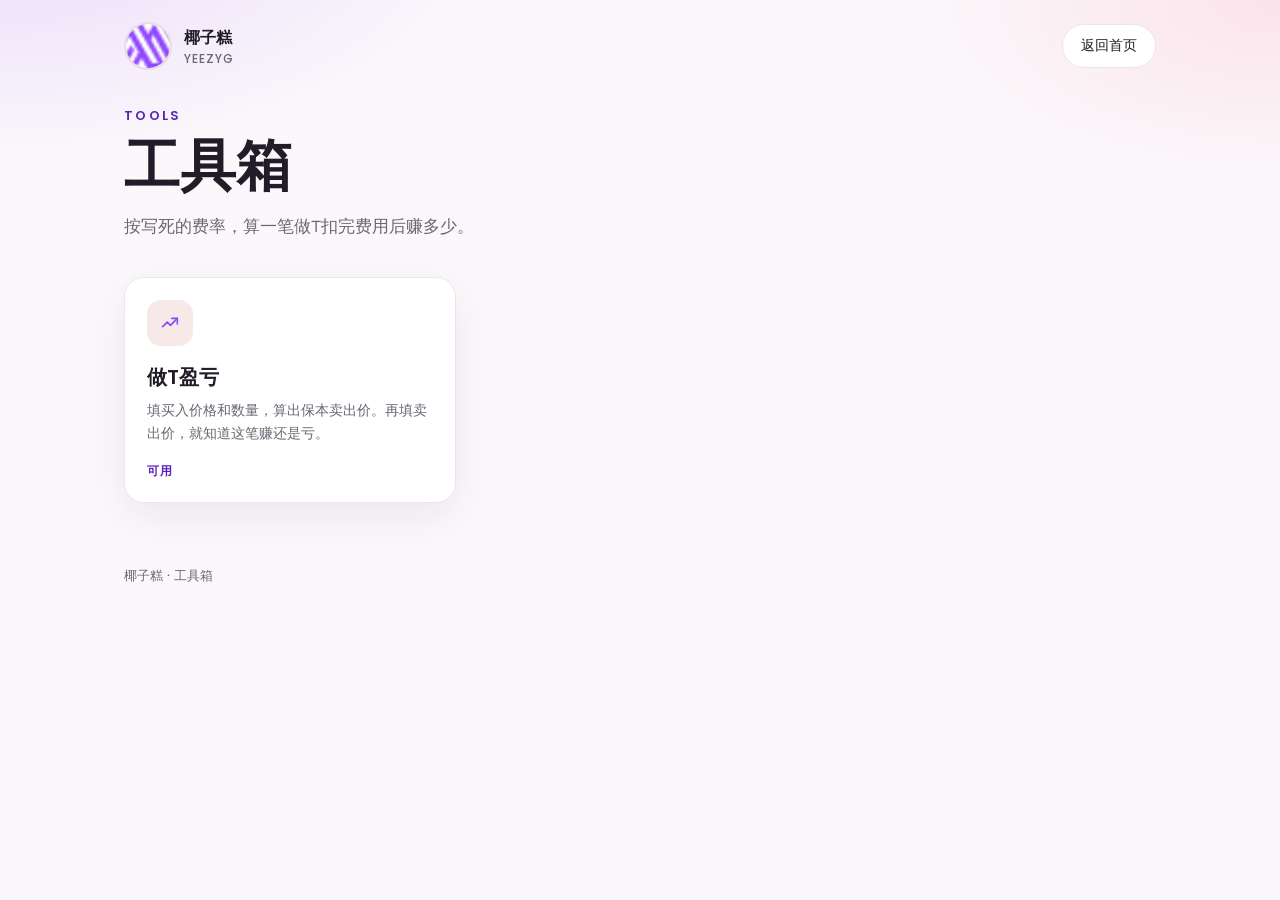
==== commit 818bdd9f: "计算器改回浅色背景，控件沿用主页样式" ====
--- a/tools/index.html
+++ b/tools/index.html
@@ -36,7 +36,7 @@
           </span>
           <h2>做T盈亏</h2>
           <p>填买入价格和数量，算出保本卖出价。再填卖出价，就知道这笔赚还是亏。</p>
-          <span class="badge">打开</span>
+          <span class="badge">可用</span>
         </a>
       </li>
     </ul>
--- a/tools/tools.css
+++ b/tools/tools.css
@@ -1,15 +1,14 @@
 :root {
-  --ink: #222222;
-  --muted: #777777;
+  --ink: #211c27;
+  --muted: #6d6573;
   --purple: #9147ff;
-  --purple-deep: #7927f5;
   --purple-ink: #5b22b8;
   --blush: #f8e9e9;
   --pink: #fc6183;
   --paper: #ffffff;
-  --line: #e5e5e5;
+  --line: #efe4ee;
   --line-strong: #d9d9d9;
-  --shadow: 0 18px 50px rgba(40, 10, 80, 0.18);
+  --shadow: 0 14px 40px rgba(70, 24, 90, 0.08);
 }
 
 * {
@@ -25,7 +24,10 @@
   min-height: 100vh;
   color: var(--ink);
   font-family: "Work Sans", "PingFang SC", "Hiragino Sans GB", "Noto Sans SC", sans-serif;
-  background-image: linear-gradient(110deg, rgb(145, 71, 255) 0%, rgb(121, 39, 245) 100%);
+  background:
+    radial-gradient(820px 380px at 0% -8%, rgba(145, 71, 255, 0.16), transparent 62%),
+    radial-gradient(640px 320px at 100% 0%, rgba(252, 97, 131, 0.14), transparent 58%),
+    #fbf8fb;
 }
 
 body::before,
@@ -38,7 +40,7 @@
   background-size: contain;
   pointer-events: none;
   z-index: 0;
-  opacity: 0.9;
+  opacity: 0.55;
 }
 
 body::before {
@@ -109,7 +111,7 @@
   display: flex;
   align-items: center;
   gap: 12px;
-  color: #fff;
+  color: var(--ink);
   text-decoration: none;
   font-family: "Poppins", "PingFang SC", sans-serif;
   font-weight: 600;
@@ -129,33 +131,32 @@
   font-weight: 500;
   font-size: 12px;
   letter-spacing: 0.08em;
-  color: rgba(255, 255, 255, 0.85);
+  color: var(--muted);
 }
 
 .back-link {
   display: inline-flex;
   align-items: center;
   min-height: 44px;
-  padding: 0 22px;
-  border-radius: 40px;
-  background: transparent;
+  padding: 0 18px;
+  border-radius: 999px;
+  background: #fff;
+  color: var(--ink);
+  text-decoration: none;
+  border: 1px solid var(--line);
+  font-size: 14px;
+  font-weight: 500;
+}
+
+.back-link:hover {
+  background: var(--purple);
+  border-color: var(--purple);
   color: #fff;
-  text-decoration: none;
-  border: 1px solid rgba(255, 255, 255, 0.75);
-  font-size: 14px;
-  font-weight: 500;
-  letter-spacing: 0.5px;
-}
-
-.back-link:hover {
-  background: #fff;
-  border-color: #fff;
-  color: var(--purple);
 }
 
 .back-link:focus-visible,
 .tool-card:focus-visible {
-  outline: 3px solid #fff;
+  outline: 3px solid var(--purple);
   outline-offset: 3px;
 }
 
@@ -167,7 +168,7 @@
 
 .eyebrow {
   margin: 0 0 8px;
-  color: #fff;
+  color: var(--purple-ink);
   font-family: "Poppins", sans-serif;
   font-size: 13px;
   font-weight: 600;
@@ -176,7 +177,7 @@
 
 h1 {
   margin: 0;
-  color: #fff;
+  color: var(--ink);
   font-family: "Poppins", "PingFang SC", sans-serif;
   font-size: clamp(36px, 5vw, 56px);
   line-height: 1.15;
@@ -186,14 +187,14 @@
 .lede {
   max-width: 38em;
   margin: 14px 0 0;
-  color: rgba(255, 255, 255, 0.92);
+  color: var(--muted);
   font-size: 17px;
   line-height: 1.7;
 }
 
 .tool-grid {
   display: grid;
-  grid-template-columns: minmax(0, 520px);
+  grid-template-columns: repeat(3, minmax(0, 1fr));
   gap: 18px;
   margin: 36px 0 0;
   padding: 0;
@@ -211,16 +212,16 @@
   color: inherit;
   font: inherit;
   background: var(--paper);
-  border: 0;
-  border-radius: 7px;
+  border: 1px solid var(--line);
+  border-radius: 20px;
   box-shadow: var(--shadow);
   cursor: pointer;
-  transition: transform 0.3s ease, box-shadow 0.3s ease;
 }
 
 .tool-card:hover {
   transform: translateY(-3px);
-  box-shadow: 0 22px 50px rgba(40, 10, 80, 0.28);
+  border-color: #e4d2f5;
+  box-shadow: 0 18px 40px rgba(145, 71, 255, 0.14);
 }
 
 .tool-icon {
@@ -229,7 +230,7 @@
   width: 46px;
   height: 46px;
   margin-bottom: 18px;
-  border-radius: 50%;
+  border-radius: 14px;
   background: var(--blush);
   color: var(--purple);
 }
@@ -252,23 +253,23 @@
 .badge {
   margin-top: auto;
   padding-top: 18px;
-  color: var(--purple);
-  font-size: 14px;
-  font-weight: 500;
-  letter-spacing: 0.5px;
+  color: var(--purple-ink);
+  font-size: 12px;
+  font-weight: 600;
+  letter-spacing: 0.06em;
 }
 
 .site-footer {
   max-width: 1080px;
   margin: 0 auto;
   padding: 0 24px 36px;
-  color: rgba(255, 255, 255, 0.85);
+  color: var(--muted);
   font-size: 13px;
 }
 
 @media (max-width: 860px) {
   .tool-grid {
-    grid-template-columns: minmax(0, 1fr);
+    grid-template-columns: repeat(2, minmax(0, 1fr));
   }
 }
 
@@ -285,7 +286,7 @@
 
   body::before,
   body::after {
-    opacity: 0.45;
+    opacity: 0.28;
   }
 }
 
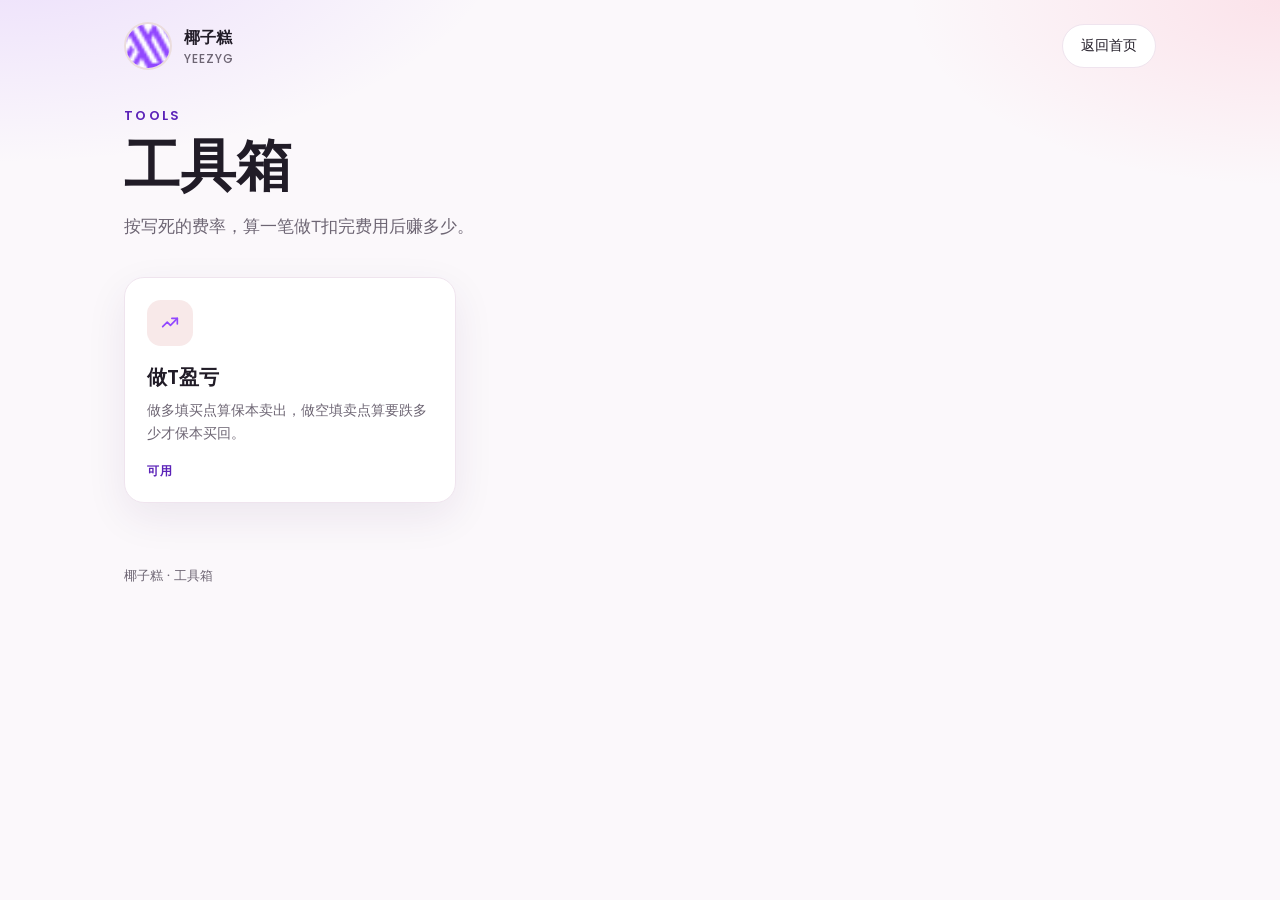
==== commit 9f3e944e: "计算器支持做空，报价旁显示涨幅，工具入口悬停加缓冲" ====
--- a/tools/index.html
+++ b/tools/index.html
@@ -35,7 +35,7 @@
             <svg width="22" height="22" viewBox="0 0 24 24" fill="none" stroke="currentColor" stroke-width="1.8" stroke-linecap="round" stroke-linejoin="round"><path d="M4 16l5-5 3.5 3.5L20 7"/><path d="M14 7h6v6"/></svg>
           </span>
           <h2>做T盈亏</h2>
-          <p>填买入价格和数量，算出保本卖出价。再填卖出价，就知道这笔赚还是亏。</p>
+          <p>做多填买点算保本卖出，做空填卖点算要跌多少才保本买回。</p>
           <span class="badge">可用</span>
         </a>
       </li>
--- a/tools/tools.css
+++ b/tools/tools.css
@@ -216,12 +216,23 @@
   border-radius: 20px;
   box-shadow: var(--shadow);
   cursor: pointer;
+  transform: translateY(0);
+  transition:
+    transform 0.65s cubic-bezier(0.4, 0, 0.2, 1),
+    box-shadow 0.65s cubic-bezier(0.4, 0, 0.2, 1),
+    border-color 0.5s ease;
 }
 
 .tool-card:hover {
   transform: translateY(-3px);
   border-color: #e4d2f5;
   box-shadow: 0 18px 40px rgba(145, 71, 255, 0.14);
+}
+
+@media (prefers-reduced-motion: reduce) {
+  .tool-card {
+    transition: none;
+  }
 }
 
 .tool-icon {
@@ -313,6 +324,44 @@
   display: grid;
   grid-template-columns: repeat(4, minmax(0, 1fr));
   gap: 8px;
+}
+
+.direction-wrap {
+  margin-top: 16px;
+}
+
+.direction-wrap[hidden] {
+  display: none;
+}
+
+.direction {
+  display: grid;
+  grid-template-columns: 1fr 1fr;
+  gap: 8px;
+}
+
+.direction .kind {
+  width: 100%;
+}
+
+#buy-block {
+  order: 1;
+}
+
+#sell-block {
+  order: 2;
+}
+
+#margin-field {
+  order: 3;
+}
+
+#trade-fields[data-side="short"] #buy-block {
+  order: 2;
+}
+
+#trade-fields[data-side="short"] #sell-block {
+  order: 1;
 }
 
 .kind {
@@ -546,6 +595,17 @@
   letter-spacing: 0.08em;
 }
 
+.result-head {
+  display: flex;
+  align-items: center;
+  flex-wrap: wrap;
+  gap: 8px 16px;
+}
+
+.result-quote {
+  min-width: 0;
+}
+
 .result-value {
   margin: 8px 0 0;
   color: var(--ink);
@@ -556,6 +616,54 @@
   line-height: 1.05;
   font-variant-numeric: tabular-nums;
   overflow-wrap: anywhere;
+}
+
+.result-move {
+  display: flex;
+  flex-direction: column;
+  gap: 1px;
+  margin: 8px 0 0;
+  padding: 8px 12px;
+  border-radius: 12px;
+  background: var(--blush);
+  line-height: 1.25;
+}
+
+.result-move[hidden] {
+  display: none;
+}
+
+.result-move-label {
+  color: var(--purple-ink);
+  font-size: 12px;
+  font-weight: 600;
+  letter-spacing: 0.06em;
+}
+
+.result-move-amount,
+.result-move-ratio {
+  font-weight: 600;
+  font-variant-numeric: tabular-nums;
+}
+
+.result-move-amount {
+  font-size: 15px;
+  color: var(--ink);
+}
+
+.result-move-ratio {
+  font-size: 13px;
+  color: var(--muted);
+}
+
+.result-move[data-dir="up"] .result-move-amount,
+.result-move[data-dir="up"] .result-move-ratio {
+  color: #9d2348;
+}
+
+.result-move[data-dir="down"] .result-move-amount,
+.result-move[data-dir="down"] .result-move-ratio {
+  color: #0f6b3c;
 }
 
 .result-value[hidden] {
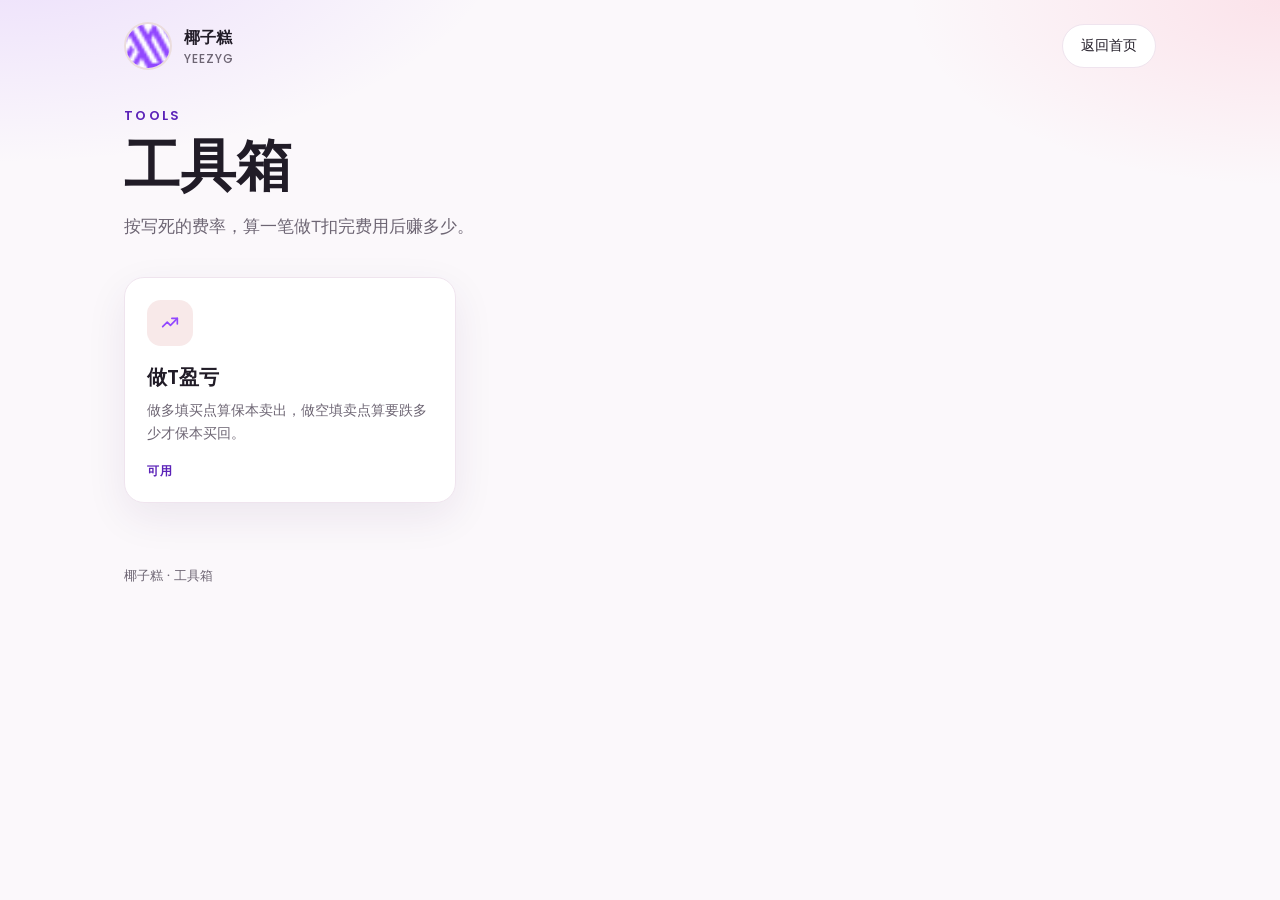
==== commit dfc8e18b: "方向改成整行切换，工具卡片悬停缓停" ====
--- a/tools/index.html
+++ b/tools/index.html
@@ -10,7 +10,7 @@
   <link rel="preconnect" href="https://fonts.googleapis.com">
   <link rel="preconnect" href="https://fonts.gstatic.com" crossorigin>
   <link href="https://fonts.googleapis.com/css?family=Poppins:500,600,700|Work+Sans:400,500,600&display=swap" rel="stylesheet">
-  <link href="tools.css" rel="stylesheet">
+  <link href="tools.css?v=20261021b" rel="stylesheet">
 </head>
 <body>
   <a class="skip-link" href="#tools">跳到工具</a>
--- a/tools/tools.css
+++ b/tools/tools.css
@@ -216,23 +216,17 @@
   border-radius: 20px;
   box-shadow: var(--shadow);
   cursor: pointer;
-  transform: translateY(0);
+  transform: translate3d(0, 0, 0);
   transition:
-    transform 0.65s cubic-bezier(0.4, 0, 0.2, 1),
-    box-shadow 0.65s cubic-bezier(0.4, 0, 0.2, 1),
+    transform 0.7s cubic-bezier(0.16, 1, 0.3, 1),
+    box-shadow 0.7s cubic-bezier(0.16, 1, 0.3, 1),
     border-color 0.5s ease;
 }
 
 .tool-card:hover {
-  transform: translateY(-3px);
+  transform: translate3d(0, -10px, 0);
   border-color: #e4d2f5;
-  box-shadow: 0 18px 40px rgba(145, 71, 255, 0.14);
-}
-
-@media (prefers-reduced-motion: reduce) {
-  .tool-card {
-    transition: none;
-  }
+  box-shadow: 0 22px 44px rgba(145, 71, 255, 0.16);
 }
 
 .tool-icon {
@@ -327,7 +321,7 @@
 }
 
 .direction-wrap {
-  margin-top: 16px;
+  margin-top: 18px;
 }
 
 .direction-wrap[hidden] {
@@ -337,11 +331,44 @@
 .direction {
   display: grid;
   grid-template-columns: 1fr 1fr;
-  gap: 8px;
-}
-
-.direction .kind {
+  gap: 4px;
   width: 100%;
+  padding: 4px;
+  background: #f4eef8;
+  border-radius: 999px;
+}
+
+.side {
+  width: 100%;
+  min-width: 0;
+  min-height: 44px;
+  padding: 0 16px;
+  border: 0;
+  border-radius: 999px;
+  background: transparent;
+  color: #222;
+  font: inherit;
+  font-size: 15px;
+  font-weight: 600;
+  letter-spacing: 0.04em;
+  cursor: pointer;
+  transition: background 0.25s ease, color 0.25s ease, box-shadow 0.25s ease;
+}
+
+.side:hover {
+  background: #fff;
+}
+
+.side[aria-checked="true"],
+.side[aria-checked="true"]:hover {
+  background: var(--purple);
+  color: #fff;
+  box-shadow: 0 6px 16px rgba(145, 71, 255, 0.28);
+}
+
+.side:focus-visible {
+  outline: 3px solid var(--purple);
+  outline-offset: 2px;
 }
 
 #buy-block {
